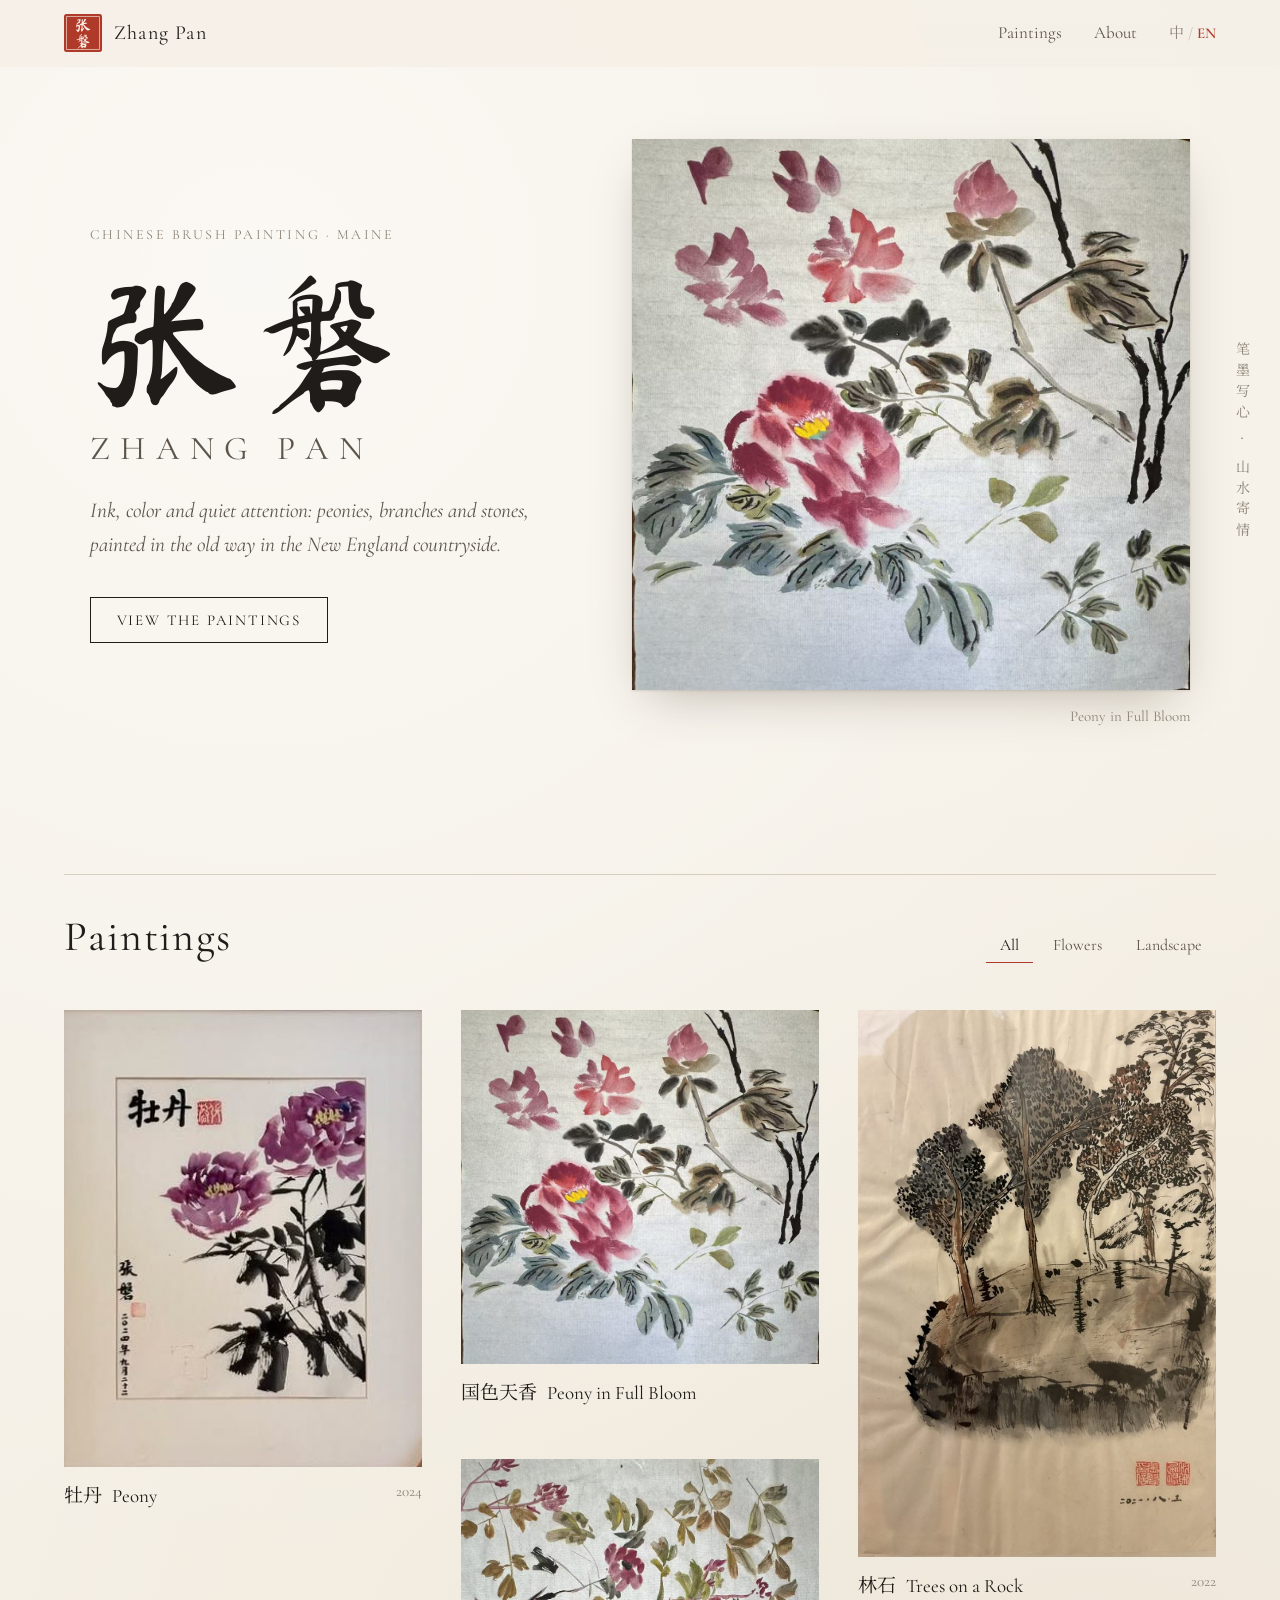
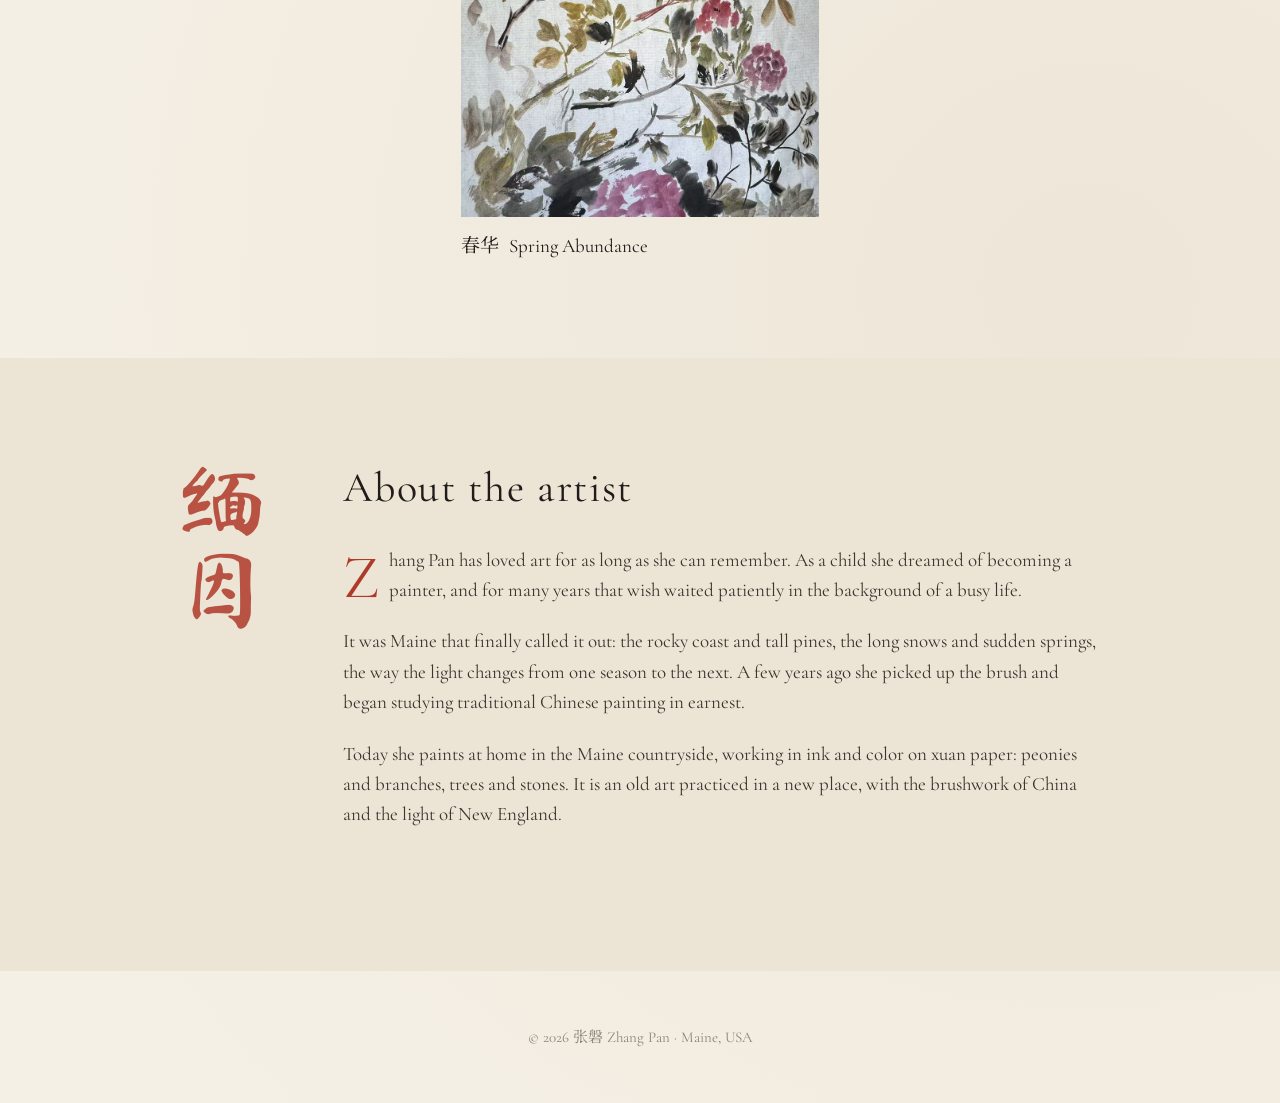
==== site/index.html @ 564f98f0 "Zhang Pan painting site: first version Co-Authored-By: Claude Opus 5.5 <noreply@anthropic.com>" ====
<!doctype html>
<html lang="en">
<head>
  <meta charset="utf-8">
  <meta name="viewport" content="width=device-width, initial-scale=1">
  <title>Zhang Pan · 张磐</title>
  <meta name="description" content="Traditional Chinese painting by Zhang Pan, from the countryside of Maine.">
  <meta name="robots" content="noindex">
  <link rel="preconnect" href="https://fonts.googleapis.com">
  <link rel="preconnect" href="https://fonts.gstatic.com" crossorigin>
  <link href="https://fonts.googleapis.com/css2?family=Cormorant+Garamond:ital,wght@0,400;0,500;0,600;1,400&family=Ma+Shan+Zheng&family=Noto+Serif+SC:wght@400;500&display=swap" rel="stylesheet">
  <link rel="stylesheet" href="styles.css">
</head>
<body>
  <header class="site-header">
    <a class="brand" href="#top" aria-label="Zhang Pan — home">
      <span class="seal" aria-hidden="true"><span>张</span><span>磐</span></span>
      <span class="brand-name" data-i18n="name"></span>
    </a>
    <nav class="nav">
      <a href="#gallery" data-i18n="navGallery"></a>
      <a href="#about" data-i18n="navAbout"></a>
      <button class="lang-toggle" type="button" aria-label="Switch language">
        <span data-lang="zh">中</span><span class="sep">/</span><span data-lang="en">EN</span>
      </button>
    </nav>
  </header>

  <main id="top">
    <section class="hero">
      <div class="hero-text">
        <p class="eyebrow" data-i18n="eyebrow"></p>
        <h1>
          <span class="hero-zh">张磐</span>
          <span class="hero-en">Zhang Pan</span>
        </h1>
        <p class="tagline" data-i18n="tagline"></p>
        <a class="cta" href="#gallery" data-i18n="cta"></a>
      </div>
      <figure class="hero-art">
        <button class="hero-img-btn" type="button"><img id="hero-img" alt=""></button>
        <figcaption id="hero-caption"></figcaption>
      </figure>
      <p class="vertical-poem" aria-hidden="true">笔墨写心 · 山水寄情</p>
    </section>

    <section id="gallery" class="gallery-section">
      <div class="section-head">
        <h2><span data-i18n="galleryTitle"></span></h2>
        <div class="filters" role="group" aria-label="Filter"></div>
      </div>
      <div class="gallery" id="gallery-grid"></div>
    </section>

    <section id="about" class="about">
      <div class="about-mark" aria-hidden="true">缅因</div>
      <div class="about-body">
        <h2 data-i18n="aboutTitle"></h2>
        <div data-i18n-html="aboutText"></div>
      </div>
    </section>
  </main>

  <footer class="site-footer">
    <p class="contact"><span data-i18n="contactLead"></span> <a id="contact-link" data-i18n="contactLink"></a></p>
    <p class="copyright">© <span id="year"></span> 张磐 Zhang Pan · <span data-i18n="place"></span></p>
  </footer>

  <div class="viewer" id="viewer" hidden>
    <div class="viewer-backdrop" data-close></div>
    <div class="viewer-panel" role="dialog" aria-modal="true" aria-labelledby="v-title">
      <button class="v-close" type="button" data-close aria-label="Close">×</button>
      <div class="v-stage" id="v-stage">
        <img id="v-img" alt="">
        <p class="v-hint" data-i18n="zoomHint"></p>
      </div>
      <aside class="v-info">
        <p class="v-cat" id="v-cat"></p>
        <h3 id="v-title"></h3>
        <p class="v-subtitle" id="v-subtitle"></p>
        <dl class="v-meta">
          <dt data-i18n="date"></dt><dd id="v-date"></dd>
          <dt data-i18n="medium"></dt><dd id="v-medium"></dd>
          <dt data-i18n="size"></dt><dd id="v-size"></dd>
        </dl>
        <p class="v-note" id="v-note"></p>
        <button class="v-framed" id="v-framed" type="button"></button>
        <a class="v-inquire" id="v-inquire" data-i18n="inquire"></a>
        <div class="v-nav">
          <button type="button" id="v-prev" aria-label="Previous">←</button>
          <span id="v-count"></span>
          <button type="button" id="v-next" aria-label="Next">→</button>
        </div>
      </aside>
    </div>
  </div>

  <script src="works.js"></script>
  <script src="app.js"></script>
</body>
</html>
---- site/styles.css ----
:root {
  --paper: #f5f0e6;
  --paper-deep: #ece4d4;
  --ink: #1f1c19;
  --ink-soft: #5d554b;
  --ink-faint: #8c8376;
  --line: #d8cebd;
  --seal: #b03a2a;
  --serif: "Cormorant Garamond", "Noto Serif SC", Georgia, serif;
  --zh: "Noto Serif SC", "Songti SC", serif;
  --brush: "Ma Shan Zheng", "Kaiti SC", "STKaiti", serif;
  color-scheme: light;
}

* { box-sizing: border-box; }
html { scroll-behavior: smooth; scroll-padding-top: 80px; }
body {
  margin: 0;
  background: var(--paper);
  color: var(--ink);
  font-family: var(--serif);
  font-size: 19px;
  line-height: 1.6;
  -webkit-font-smoothing: antialiased;
  /* faint paper fibre */
  background-image:
    radial-gradient(circle at 20% 10%, rgba(255,255,255,.55), transparent 50%),
    radial-gradient(circle at 85% 70%, rgba(214,200,175,.25), transparent 55%);
}
html[lang="zh"] body { font-family: var(--zh); font-size: 17px; line-height: 1.9; }
img { display: block; max-width: 100%; }
a { color: inherit; }
button { font: inherit; color: inherit; background: none; border: 0; cursor: pointer; padding: 0; }

/* ---------- header ---------- */
.site-header {
  position: sticky; top: 0; z-index: 10;
  display: flex; align-items: center; justify-content: space-between;
  padding: 14px clamp(16px, 5vw, 64px);
  background: rgba(245, 240, 230, .88);
  backdrop-filter: blur(8px);
  border-bottom: 1px solid transparent;
  transition: border-color .3s;
}
.site-header.scrolled { border-bottom-color: var(--line); }
.brand { display: flex; align-items: center; gap: 12px; text-decoration: none; }
.seal {
  display: grid; grid-template-rows: 1fr 1fr; place-items: center;
  width: 38px; height: 38px;
  background: var(--seal); color: #fbf3ea;
  font-family: var(--brush); font-size: 16px; line-height: 1;
  border-radius: 3px;
  box-shadow: inset 0 0 0 2px var(--seal), inset 0 0 0 3px rgba(251,243,234,.6);
  padding: 3px 0;
}
.brand-name { font-size: 20px; letter-spacing: .06em; }
.nav { display: flex; align-items: center; gap: clamp(14px, 3vw, 32px); font-size: 17px; }
.nav a { text-decoration: none; color: var(--ink-soft); transition: color .2s; }
.nav a:hover { color: var(--ink); }
.lang-toggle { display: flex; gap: 4px; align-items: baseline; font-size: 15px; color: var(--ink-faint); }
.lang-toggle .sep { opacity: .5; }
html[lang="zh"] .lang-toggle [data-lang="zh"],
html[lang="en"] .lang-toggle [data-lang="en"] { color: var(--seal); font-weight: 600; }

/* ---------- hero ---------- */
.hero {
  position: relative;
  display: grid;
  grid-template-columns: minmax(0, 5fr) minmax(0, 6fr);
  gap: clamp(32px, 6vw, 96px);
  align-items: center;
  padding: clamp(40px, 8vh, 96px) clamp(16px, 7vw, 120px) clamp(56px, 10vh, 120px);
  max-width: 1400px; margin: 0 auto;
}
.eyebrow { margin: 0 0 18px; color: var(--ink-faint); letter-spacing: .18em; text-transform: uppercase; font-size: 14px; }
html[lang="zh"] .eyebrow { letter-spacing: .3em; }
.hero h1 { margin: 0; font-weight: 400; line-height: 1; }
.hero-zh { display: block; font-family: var(--brush); font-size: clamp(84px, 12vw, 156px); letter-spacing: .04em; }
.hero-en { display: block; margin-top: 14px; font-size: clamp(24px, 2.6vw, 34px); letter-spacing: .32em; color: var(--ink-soft); text-transform: uppercase; }
.tagline { max-width: 26em; margin: 28px 0 36px; color: var(--ink-soft); font-size: 1.12em; font-style: italic; }
html[lang="zh"] .tagline { font-style: normal; }
.cta {
  display: inline-block; text-decoration: none;
  padding: 10px 26px; border: 1px solid var(--ink);
  letter-spacing: .12em; font-size: 15px; text-transform: uppercase;
  transition: background .25s, color .25s;
}
.cta:hover { background: var(--ink); color: var(--paper); }
.hero-art { margin: 0; }
.hero-img-btn { display: block; width: 100%; }
.hero-art img {
  width: 100%; height: auto;
  box-shadow: 0 1px 2px rgba(60,45,30,.12), 0 18px 50px -18px rgba(60,45,30,.35);
}
.hero-art figcaption { margin-top: 14px; font-size: 15px; color: var(--ink-faint); text-align: right; }
.vertical-poem {
  position: absolute; right: clamp(4px, 2vw, 36px); top: 50%; transform: translateY(-50%);
  writing-mode: vertical-rl; margin: 0;
  font-family: var(--zh); font-size: 14px; letter-spacing: .5em; color: var(--ink-faint);
}

/* ---------- gallery ---------- */
.gallery-section { padding: 56px clamp(16px, 5vw, 64px) 96px; max-width: 1400px; margin: 0 auto; }
.section-head {
  display: flex; align-items: baseline; justify-content: space-between; flex-wrap: wrap; gap: 16px;
  border-top: 1px solid var(--line); padding-top: 28px; margin-bottom: 40px;
}
h2 { margin: 0; font-weight: 400; font-size: clamp(30px, 3.4vw, 42px); letter-spacing: .04em; }
html[lang="zh"] h2 { font-family: var(--brush); letter-spacing: .12em; }
.filters { display: flex; gap: 6px; flex-wrap: wrap; }
.filters button {
  padding: 4px 14px; font-size: 16px; color: var(--ink-soft);
  border-bottom: 1px solid transparent; transition: color .2s, border-color .2s;
}
.filters button:hover { color: var(--ink); }
.filters button[aria-pressed="true"] { color: var(--ink); border-bottom-color: var(--seal); }

.gallery { columns: 3 300px; column-gap: clamp(24px, 3vw, 48px); }
.card {
  break-inside: avoid; margin: 0 0 clamp(32px, 4vw, 56px);
  display: block; width: 100%; text-align: left;
  animation: fade-in .6s both;
}
.card[hidden] { display: none; }
.card-img { overflow: hidden; background: var(--paper-deep); }
.card img {
  width: 100%; height: auto;
  transition: transform .8s cubic-bezier(.2,.7,.2,1), filter .4s;
}
.card:hover img { transform: scale(1.025); }
.card-cap { display: flex; justify-content: space-between; gap: 12px; margin-top: 12px; }
.card-title { font-size: 19px; }
.card-title .zh { font-family: var(--zh); margin-right: 10px; }
.card-year { color: var(--ink-faint); font-size: 15px; white-space: nowrap; }
@keyframes fade-in { from { opacity: 0; transform: translateY(10px); } }

/* ---------- about ---------- */
.about {
  display: grid; grid-template-columns: auto minmax(0, 40em);
  justify-content: center; gap: clamp(28px, 6vw, 96px);
  padding: 96px clamp(16px, 5vw, 64px) 120px;
  background: var(--paper-deep);
}
.about-mark {
  writing-mode: vertical-rl;
  font-family: var(--brush); font-size: clamp(56px, 7vw, 96px); line-height: 1;
  color: var(--seal); opacity: .85;
}
.about-body h2 { margin-bottom: 24px; }
.about-body p { margin: 0 0 1.1em; color: #3b352f; }
.about-body p:first-of-type::first-letter {
  font-size: 3.2em; float: left; line-height: .9; padding: 6px 10px 0 0; color: var(--seal);
}
html[lang="zh"] .about-body p:first-of-type::first-letter { font-family: var(--brush); font-size: 2.6em; }

/* ---------- footer ---------- */
.site-footer {
  padding: 48px clamp(16px, 5vw, 64px);
  text-align: center; color: var(--ink-faint); font-size: 15px;
}
.site-footer p { margin: 6px 0; }
.contact a { color: var(--ink-soft); text-underline-offset: 3px; text-decoration-color: var(--line); }
.contact a:hover { color: var(--seal); text-decoration-color: currentColor; }

/* ---------- viewer ---------- */
.viewer { position: fixed; inset: 0; z-index: 50; }
.viewer[hidden] { display: none; }
.viewer-backdrop { position: absolute; inset: 0; background: rgba(30, 26, 22, .55); backdrop-filter: blur(4px); animation: fade .3s; }
.viewer-panel {
  position: absolute; inset: clamp(0px, 3vw, 40px);
  display: grid; grid-template-columns: minmax(0, 1fr) 360px;
  background: var(--paper); overflow: hidden;
  box-shadow: 0 30px 80px rgba(0,0,0,.35);
  animation: rise .35s cubic-bezier(.2,.7,.2,1);
}
@keyframes fade { from { opacity: 0; } }
@keyframes rise { from { opacity: 0; transform: translateY(16px); } }
.v-close {
  position: absolute; top: 10px; right: 14px; z-index: 2;
  font-size: 34px; line-height: 1; color: var(--ink-soft); width: 44px; height: 44px;
}
.v-close:hover { color: var(--ink); }
.v-stage {
  position: relative; overflow: auto; background: var(--paper-deep);
  display: grid; place-items: center; padding: clamp(16px, 3vw, 48px);
  cursor: zoom-in;
}
.v-stage img { max-width: 100%; max-height: calc(100vh - 180px); object-fit: contain; box-shadow: 0 10px 40px -12px rgba(60,45,30,.4); }
.v-stage.zoomed { display: block; padding: 0; cursor: zoom-out; }
.v-stage.zoomed img { max-width: none; max-height: none; width: 220%; box-shadow: none; }
.v-hint { position: absolute; bottom: 8px; left: 0; right: 0; margin: 0; text-align: center; font-size: 13px; color: var(--ink-faint); pointer-events: none; }
.v-stage.zoomed .v-hint { display: none; }
.v-info { padding: 64px 36px 28px; overflow-y: auto; display: flex; flex-direction: column; }
.v-cat { margin: 0 0 10px; font-size: 13px; letter-spacing: .2em; text-transform: uppercase; color: var(--seal); }
.v-info h3 { margin: 0; font-weight: 400; font-size: 38px; line-height: 1.15; }
html[lang="zh"] .v-info h3 { font-family: var(--brush); font-size: 46px; letter-spacing: .08em; }
.v-subtitle { margin: 6px 0 0; color: var(--ink-faint); font-size: 18px; }
.v-meta { display: grid; grid-template-columns: auto 1fr; gap: 6px 18px; margin: 28px 0; padding: 18px 0; border-block: 1px solid var(--line); font-size: 16px; }
.v-meta dt { color: var(--ink-faint); }
.v-meta dd { margin: 0; }
.tbd { color: var(--ink-faint); font-style: italic; }
.v-note { margin: 0 0 24px; color: #3b352f; }
.v-framed {
  align-self: flex-start; margin-bottom: 12px; font-size: 15px; color: var(--ink-soft);
  border-bottom: 1px solid var(--line);
}
.v-framed:hover { color: var(--ink); border-color: var(--ink); }
.v-framed[hidden] { display: none; }
.v-inquire { align-self: flex-start; font-size: 15px; color: var(--ink-faint); text-underline-offset: 3px; text-decoration-color: var(--line); }
.v-inquire:hover { color: var(--seal); }
.v-inquire[hidden], .contact[hidden] { display: none; }
.v-nav { margin-top: auto; padding-top: 28px; display: flex; align-items: center; justify-content: space-between; color: var(--ink-faint); font-size: 15px; }
.v-nav button { font-size: 24px; width: 44px; height: 44px; border: 1px solid var(--line); border-radius: 50%; color: var(--ink-soft); transition: border-color .2s, color .2s; }
.v-nav button:hover { border-color: var(--ink); color: var(--ink); }

/* ---------- responsive ---------- */
@media (max-width: 900px) {
  .hero { grid-template-columns: 1fr; padding-top: 32px; }
  .hero-art { order: -1; }
  .vertical-poem { display: none; }
  .about { grid-template-columns: 1fr; }
  .about-mark { writing-mode: horizontal-tb; font-size: 48px; }
  .viewer-panel { inset: 0; grid-template-columns: 1fr; grid-template-rows: 58vh auto; overflow-y: auto; }
  .v-stage img { max-height: calc(58vh - 32px); }
  .v-info { padding: 28px 20px 24px; overflow: visible; }
  .v-close { background: rgba(245,240,230,.85); border-radius: 50%; }
}
@media (max-width: 560px) {
  body { font-size: 17px; }
  .brand-name { display: none; }
  .gallery { columns: 1; }
}
@media (prefers-reduced-motion: reduce) {
  *, *::before, *::after { animation: none !important; transition: none !important; scroll-behavior: auto !important; }
}
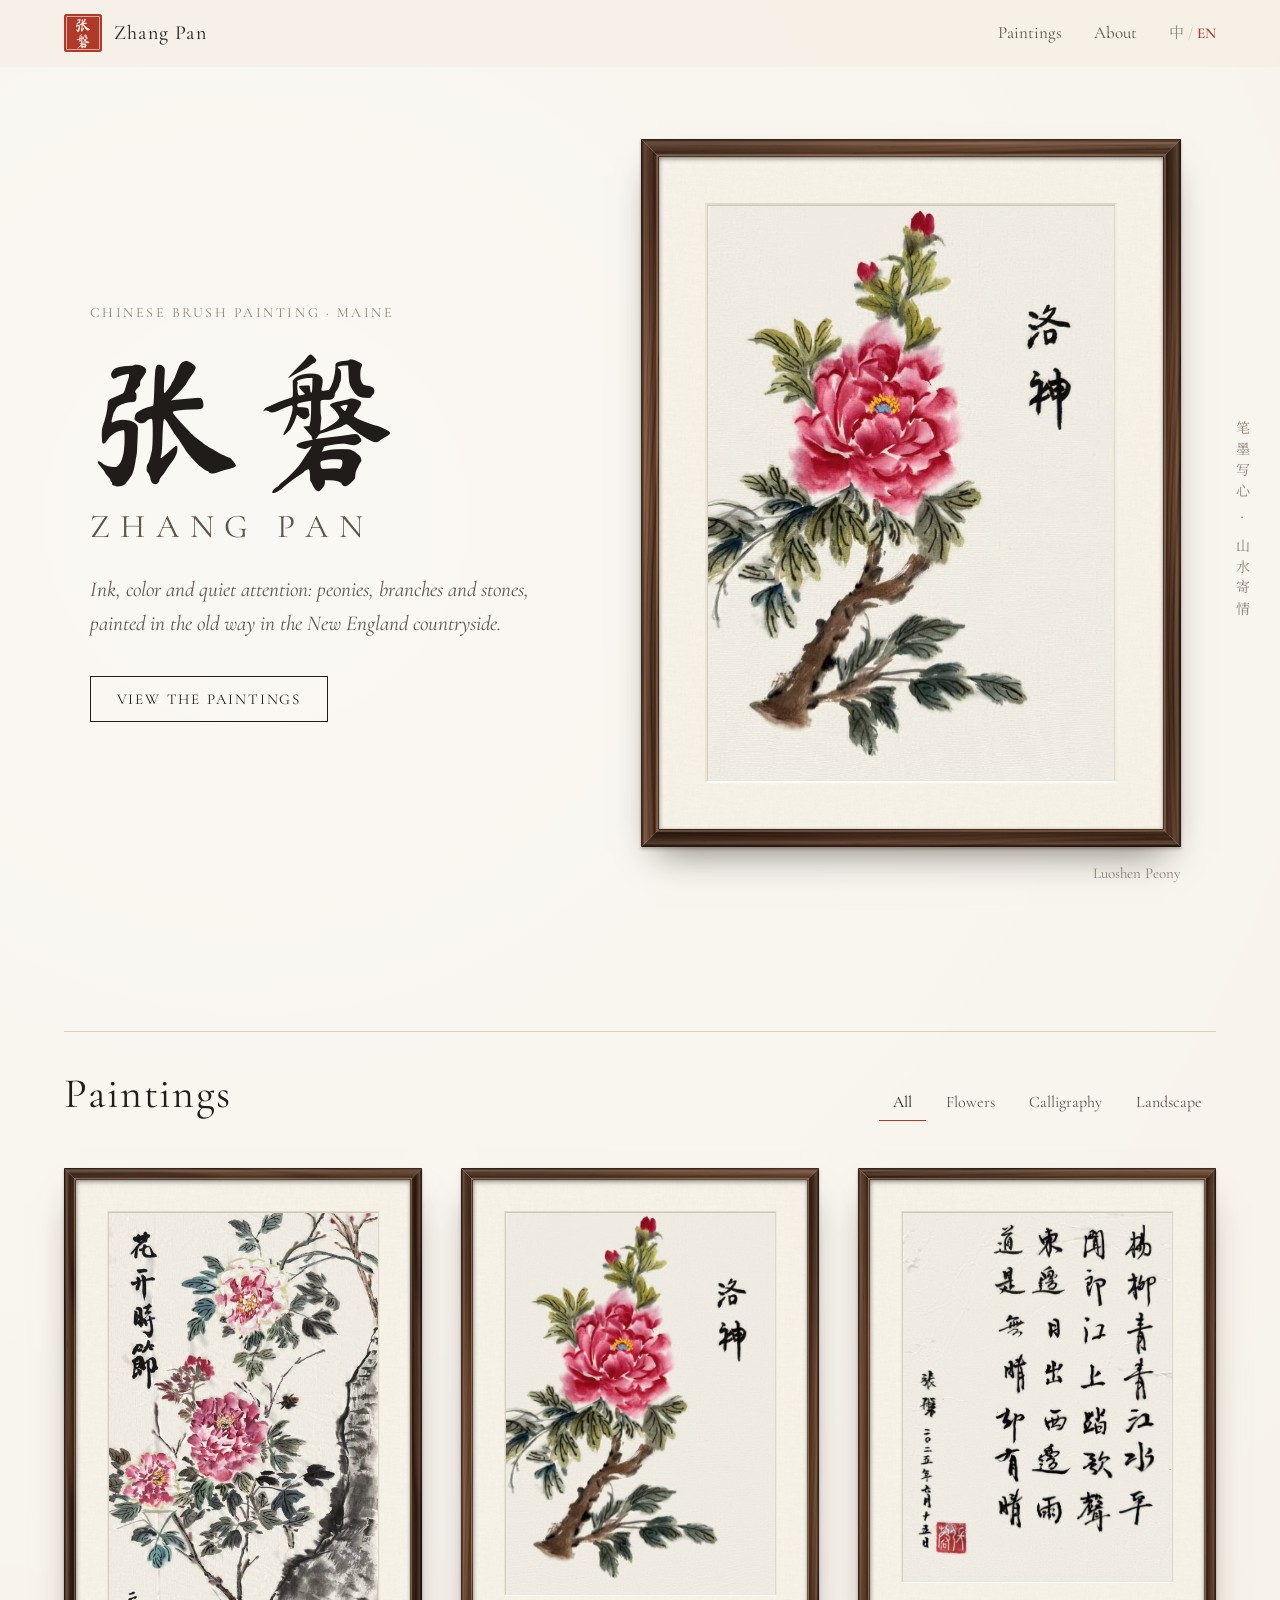
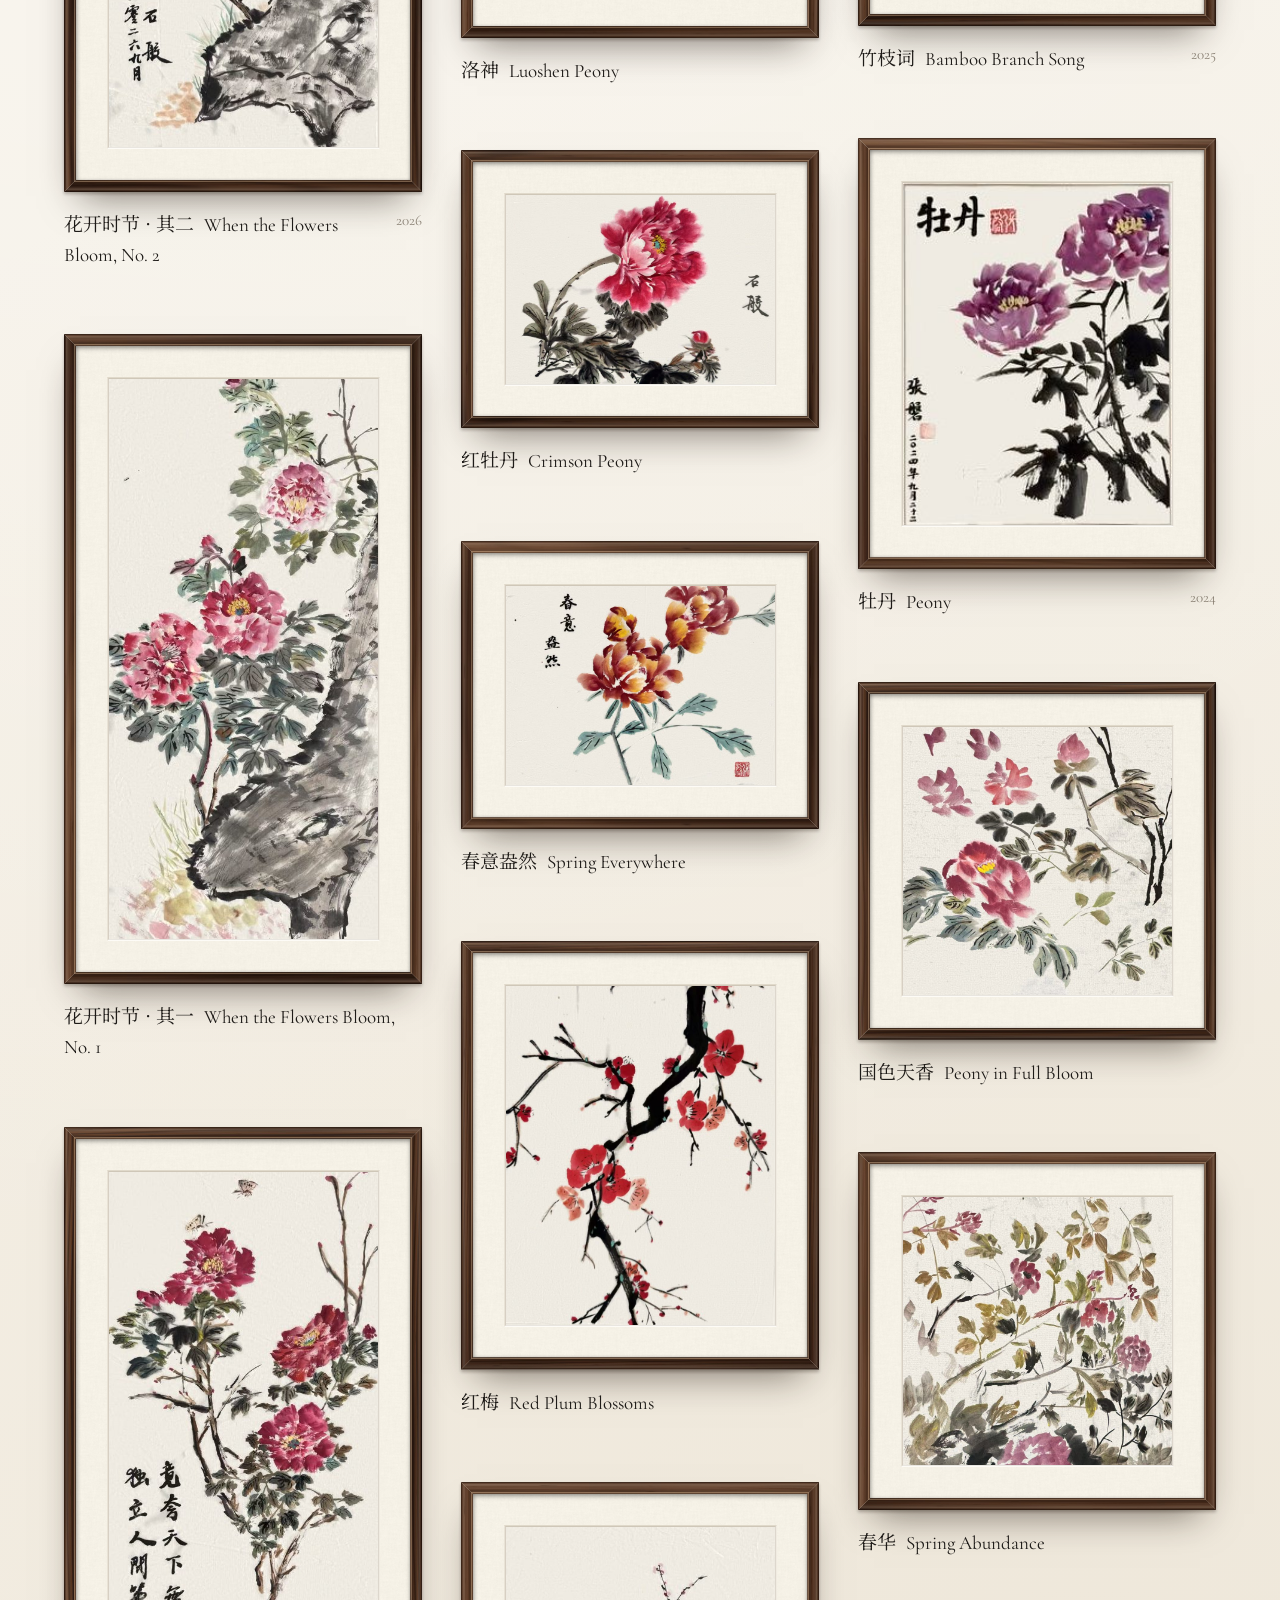
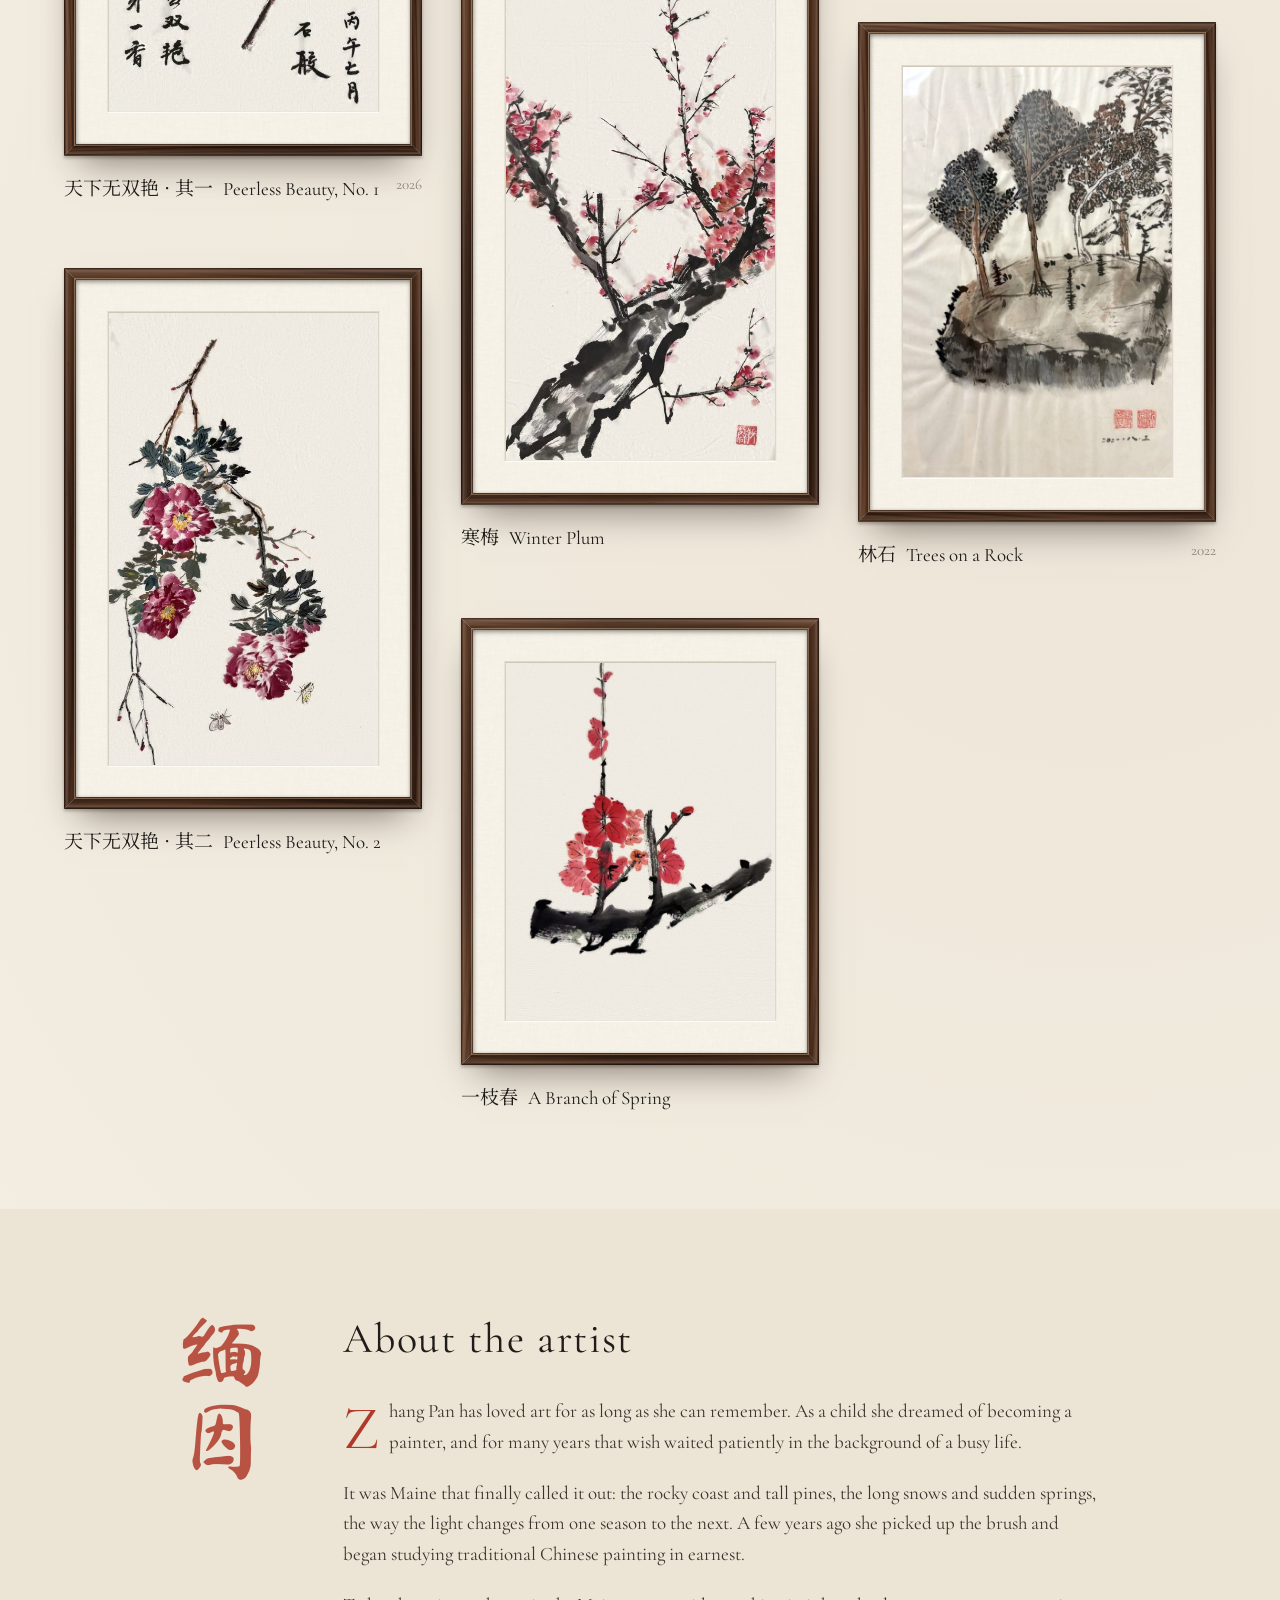
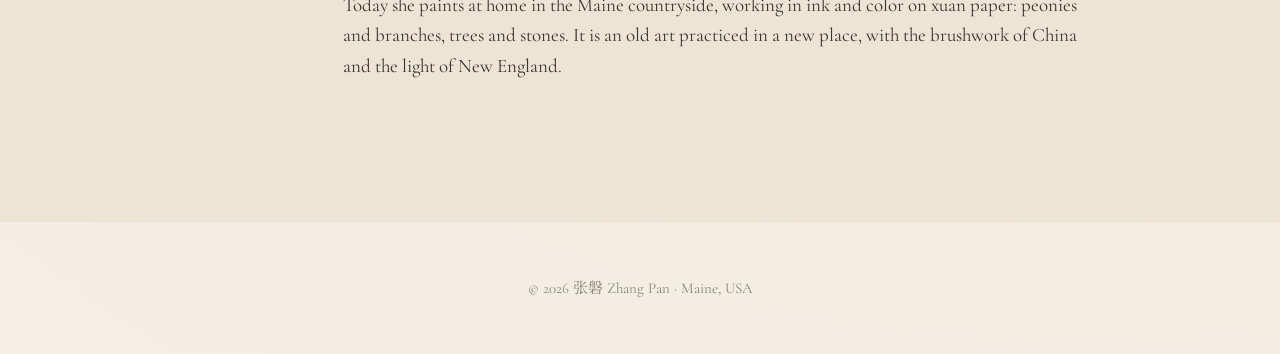
==== commit b2e39014: "Add 11 new paintings with walnut frames; image pipeline - 11 new paintings (Oct 21 batch) plus the o" ====
--- a/site/index.html
+++ b/site/index.html
@@ -38,7 +38,7 @@
         <a class="cta" href="#gallery" data-i18n="cta"></a>
       </div>
       <figure class="hero-art">
-        <button class="hero-img-btn" type="button"><img id="hero-img" alt=""></button>
+        <button class="hero-img-btn" type="button" id="hero-frame"></button>
         <figcaption id="hero-caption"></figcaption>
       </figure>
       <p class="vertical-poem" aria-hidden="true">笔墨写心 · 山水寄情</p>
--- a/site/styles.css
+++ b/site/styles.css
@@ -86,12 +86,8 @@
   transition: background .25s, color .25s;
 }
 .cta:hover { background: var(--ink); color: var(--paper); }
-.hero-art { margin: 0; }
+.hero-art { margin: 0; width: 100%; max-width: 540px; justify-self: center; container-type: inline-size; }
 .hero-img-btn { display: block; width: 100%; }
-.hero-art img {
-  width: 100%; height: auto;
-  box-shadow: 0 1px 2px rgba(60,45,30,.12), 0 18px 50px -18px rgba(60,45,30,.35);
-}
 .hero-art figcaption { margin-top: 14px; font-size: 15px; color: var(--ink-faint); text-align: right; }
 .vertical-poem {
   position: absolute; right: clamp(4px, 2vw, 36px); top: 50%; transform: translateY(-50%);
@@ -117,22 +113,65 @@
 
 .gallery { columns: 3 300px; column-gap: clamp(24px, 3vw, 48px); }
 .card {
-  break-inside: avoid; margin: 0 0 clamp(32px, 4vw, 56px);
+  break-inside: avoid; margin: 0 0 clamp(44px, 5vw, 72px);
   display: block; width: 100%; text-align: left;
+  container-type: inline-size;
   animation: fade-in .6s both;
 }
 .card[hidden] { display: none; }
-.card-img { overflow: hidden; background: var(--paper-deep); }
-.card img {
-  width: 100%; height: auto;
-  transition: transform .8s cubic-bezier(.2,.7,.2,1), filter .4s;
-}
-.card:hover img { transform: scale(1.025); }
-.card-cap { display: flex; justify-content: space-between; gap: 12px; margin-top: 12px; }
+.card .framed { transition: transform .5s cubic-bezier(.2,.7,.2,1), box-shadow .5s; }
+.card:hover .framed {
+  transform: translateY(-3px);
+  box-shadow: 0 3px 4px rgba(30,18,10,.25), 0 30px 46px -18px rgba(30,18,10,.55);
+}
+.card-cap { display: flex; justify-content: space-between; gap: 12px; margin-top: 16px; }
 .card-title { font-size: 19px; }
 .card-title .zh { font-family: var(--zh); margin-right: 10px; }
 .card-year { color: var(--ink-faint); font-size: 15px; white-space: nowrap; }
 @keyframes fade-in { from { opacity: 0; transform: translateY(10px); } }
+
+/* ---------- frame: walnut moulding + bevelled mat ----------
+   Drawn around the plain image; textures come from tools/textures.py. */
+.framed {
+  --f: clamp(10px, 3.4cqw, 22px);              /* moulding width */
+  position: relative; padding: var(--f);
+  box-shadow: 0 2px 3px rgba(30,18,10,.28), 0 20px 36px -16px rgba(30,18,10,.55);
+}
+.framed img { width: 100%; height: auto; }
+.framed .side { position: absolute; overflow: hidden; }
+.framed .side::after { content: ""; position: absolute; inset: 0; }
+.framed .top, .framed .bottom { left: 0; right: 0; height: var(--f);
+  background: url(textures/walnut-h.jpg) var(--ox, 0) var(--oy, 0) / 1024px 128px; }
+.framed .left, .framed .right { top: 0; bottom: 0; width: var(--f);
+  background: url(textures/walnut-v.jpg) var(--oy, 0) var(--ox, 0) / 128px 1024px; }
+/* mitred corners: each length of moulding is a trapezoid, so the grain turns at 45° */
+.framed .top    { top: 0;    clip-path: polygon(0 0, 100% 0, calc(100% - var(--f)) 100%, var(--f) 100%); }
+.framed .bottom { bottom: 0; clip-path: polygon(var(--f) 0, calc(100% - var(--f)) 0, 100% 100%, 0 100%); }
+.framed .left   { left: 0;   clip-path: polygon(0 0, 100% var(--f), 100% calc(100% - var(--f)), 0 100%); }
+.framed .right  { right: 0;  clip-path: polygon(0 var(--f), 100% 0, 100% 100%, 0 calc(100% - var(--f))); }
+/* moulding profile, outer edge -> inner lip; light comes from above */
+.framed .side::after {
+  --profile: rgba(0,0,0,.55) 0, rgba(0,0,0,.12) 9%, rgba(255,240,220,.16) 22%, rgba(255,240,220,.05) 38%,
+             rgba(0,0,0,0) 55%, rgba(0,0,0,.22) 78%, rgba(0,0,0,.05) 84%, rgba(255,225,185,.42) 89%,
+             rgba(255,225,185,.15) 93%, rgba(0,0,0,.45) 100%;
+}
+.framed .top::after    { background: linear-gradient(to bottom, var(--profile)), rgba(255,245,230,.06); }
+.framed .bottom::after { background: linear-gradient(to top,    var(--profile)), rgba(0,0,0,.20); }
+.framed .left::after   { background: linear-gradient(to right,  var(--profile)), rgba(255,245,230,.02); }
+.framed .right::after  { background: linear-gradient(to left,   var(--profile)), rgba(0,0,0,.12); }
+.framed .mat {
+  position: relative; padding: clamp(18px, 8.5cqw, 52px);
+  background: url(textures/mat.jpg) 0 0 / 256px 256px;
+}
+/* shadow the moulding casts onto the mat */
+.framed .mat::before {
+  content: ""; position: absolute; inset: 0; pointer-events: none;
+  box-shadow: inset 0 3px 5px -1px rgba(0,0,0,.38), inset 2px 0 4px -1px rgba(0,0,0,.2),
+              inset -1px 0 3px -1px rgba(0,0,0,.12), inset 0 -1px 2px -1px rgba(0,0,0,.08);
+}
+/* the bevelled window cut: white core, each face lit differently */
+.framed .bevel { border: clamp(2px, .6cqw, 4px) solid; border-color: #e0d9ca #f0ebe1 #fdfbf6 #e9e3d6; }
+.framed .bevel img { box-shadow: 0 0 0 1px rgba(60,45,30,.10); }
 
 /* ---------- about ---------- */
 .about {
